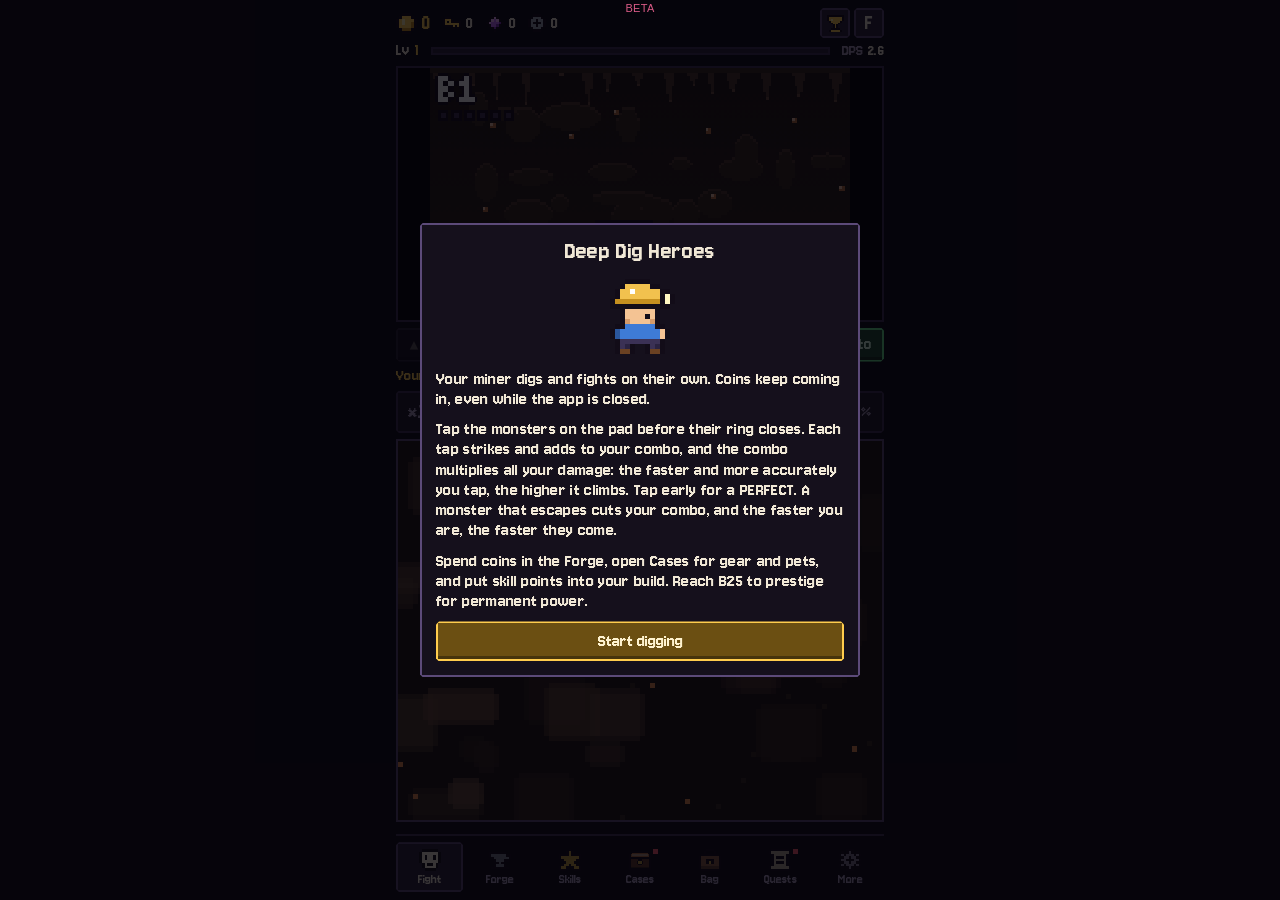
==== beta/index.html @ 47305714 "v1.11.4: combo bar stays on one line so the tap pad never moves Shield chip lights up without a coun" ====
<!doctype html>
<html lang="en">
<head>
<meta charset="utf-8">
<meta name="viewport" content="width=device-width,initial-scale=1,viewport-fit=cover,user-scalable=no">
<meta name="theme-color" content="#0d0a12">
<meta name="apple-mobile-web-app-capable" content="yes">
<meta name="mobile-web-app-capable" content="yes">
<meta name="apple-mobile-web-app-status-bar-style" content="black-translucent">
<meta name="apple-mobile-web-app-title" content="Dig BETA">
<meta name="description" content="Pixel-art mining idle game where tapping monsters powers your strikes. Works offline.">
<link rel="manifest" href="manifest.json">
<link rel="icon" type="image/png" sizes="192x192" href="icons/icon-192.png">
<link rel="apple-touch-icon" href="icons/apple-touch-icon.png">
<title>Deep Dig Heroes BETA</title>
<link rel="stylesheet" href="style.css?v=1.13.8-beta">
<script>
  // Safety net: if an update ever arrives half-loaded and the game can't start, offer a one-tap
  // repair instead of a black screen. It clears the offline copy only; the save is untouched.
  setTimeout(function () {
    if (window.DDH_BOOTED) return;
    var d = document.createElement('div');
    d.setAttribute('style', 'position:fixed;inset:auto 16px 40% 16px;z-index:99;padding:16px;background:#1b1426;border:2px solid #ffcc4d;color:#f2e9d8;font:18px sans-serif;text-align:center');
    d.innerHTML = '<p style="margin:0 0 10px">The game update did not finish loading.</p>' +
      '<button style="font:inherit;padding:10px 16px;background:#ffcc4d;color:#1b1426;border:0">Repair and reload</button>' +
      '<p style="margin:10px 0 0;font-size:14px;opacity:.75">Your progress is safe.</p>';
    d.querySelector('button').onclick = function () {
      var go = function () { location.reload(); };
      var clear = window.caches ? caches.keys().then(function (ks) { return Promise.all(ks.map(function (k) { return caches.delete(k); })); }) : Promise.resolve();
      clear.then(function () {
        return navigator.serviceWorker ? navigator.serviceWorker.getRegistrations().then(function (rs) { return Promise.all(rs.map(function (r) { return r.unregister(); })); }) : 0;
      }).then(go, go);
    };
    document.body.appendChild(d);
  }, 6000);
</script>
</head>
<body>
<div id="app">
  <header id="hud">
    <div class="hud-top">
      <div class="hud-row">
        <div class="res coins"><img class="ic" data-icon="coin" alt="Coins"><b id="hCoins">0</b></div>
        <div class="res"><img class="ic" data-icon="key" alt="Keys"><b id="hKeys">0</b></div>
        <div class="res"><img class="ic" data-icon="core" alt="Cores"><b id="hCores">0</b></div>
        <div class="res"><img class="ic" data-icon="scrap" alt="Scrap"><b id="hScrap">0</b></div>
      </div>
      <span class="hudbtns">
        <button id="lbBtn" class="hudbtn" data-lb="open" aria-label="Leaderboard"><img class="ic" data-icon="trophy" alt=""></button>
        <button id="fbBtn" class="hudbtn" data-fb="open" aria-label="Feedback"><span>F</span><i class="dot"></i></button>
      </span>
    </div>
    <div class="hud-row">
      <span class="lvl">Lv <b id="hLvl">1</b></span>
      <div class="xpbar" title="XP to next level"><i id="hXp"></i></div>
      <span class="dps">DPS <b id="hDps">0</b></span>
    </div>
  </header>

  <div id="stage">
    <canvas id="cv" width="320" height="192" aria-label="Your miner fighting in the mine"></canvas>
  </div>

  <div id="floorbar">
    <button id="fUp" class="fbtn" aria-label="Go up one floor">▲</button>
    <div class="finfo"><b id="fName">B1</b><span id="fBiome">Topsoil</span></div>
    <button id="fDown" class="fbtn" aria-label="Go down one floor">▼</button>
    <button id="fAuto" class="chip on" aria-pressed="true">Auto</button>
    <button id="fFight" class="chip hot" hidden>Fight<span class="xs-hide"> boss</span></button>
    <button id="fBoss" class="chip hot" hidden>Retry<span class="xs-hide"> boss</span></button>
    <button id="fPrestige" class="chip glow" hidden>Prestige</button>
  </div>

  <main id="panel">
    <section id="tab-fight" class="tab">
      <div id="ticker" class="ticker" aria-live="polite"></div>
      <div id="combocard" class="card mathcard">
        <div class="mathmeta">
          <span id="cMult" class="mult zero">×1.00</span>
          <div class="streakbar" title="Combo"><i id="cFill"></i></div>
          <span id="cStreak" class="num">0/20</span>
          <span id="cShield" class="shield" hidden></span>
          <span id="cFresh" class="shield fresh" hidden></span>
          <span id="cRush" class="shield rush" hidden></span>
          <span id="cPace" class="num pace" title="Tap pad pace: it adjusts to you">Pace 0%</span>
        </div>
      </div>
      <div id="tappad" class="tappad" aria-label="Tap the monsters before their ring closes"></div>
      <div id="arena" class="arena"></div>
    </section>
    <section id="tab-forge" class="tab" hidden></section>
    <section id="tab-skills" class="tab" hidden></section>
    <section id="tab-cases" class="tab" hidden></section>
    <section id="tab-bag" class="tab" hidden></section>
    <section id="tab-quests" class="tab" hidden></section>
    <section id="tab-more" class="tab" hidden></section>
  </main>

  <nav id="tabs" aria-label="Game sections">
    <button data-tab="fight" class="on"><img data-icon="skull" alt=""><span>Fight</span><i class="dot"></i></button>
    <button data-tab="forge"><img data-icon="anvil" alt=""><span>Forge</span><i class="dot"></i></button>
    <button data-tab="skills"><img data-icon="star" alt=""><span>Skills</span><i class="dot"></i></button>
    <button data-tab="cases"><img data-icon="chest" alt=""><span>Cases</span><i class="dot"></i></button>
    <button data-tab="bag"><img data-icon="bag" alt=""><span>Bag</span><i class="dot"></i></button>
    <button data-tab="quests"><img data-icon="scroll" alt=""><span>Quests</span><i class="dot"></i></button>
    <button data-tab="more"><img data-icon="cog" alt=""><span>More</span><i class="dot"></i></button>
  </nav>
</div>

<div id="toasts" aria-live="polite"></div>
<div id="modal" hidden><div class="sheet" role="dialog" aria-modal="true"></div></div>

<script src="js/version.js?v=1.13.8-beta"></script>
<script src="js/beta.js?v=1.13.8-beta"></script>
<script src="js/util.js?v=1.13.8-beta"></script>
<script src="js/data.js?v=1.13.8-beta"></script>
<script src="js/sprites.js?v=1.13.8-beta"></script>
<script src="js/engine.js?v=1.13.8-beta"></script>
<script src="js/backup.js?v=1.13.8-beta"></script>
<script src="js/audio.js?v=1.13.8-beta"></script>
<script src="js/render.js?v=1.13.8-beta"></script>
<script src="js/ui.js?v=1.13.8-beta"></script>
<script src="js/minigames.js?v=1.13.8-beta"></script>
<script src="js/feedback.js?v=1.13.8-beta"></script>
<script src="js/leaderboard.js?v=1.13.8-beta"></script>
<script src="js/telemetry.js?v=1.13.8-beta"></script>
<script src="js/tappad.js?v=1.13.8-beta"></script>
<script src="js/main.js?v=1.13.8-beta"></script>
</body>
</html>
---- beta/style.css ----
/* Jersey 10: SIL Open Font License 1.1, see fonts/OFL.txt */
@font-face {
  font-family: "Jersey 10";
  src: url("fonts/Jersey10-latin.woff2") format("woff2");
  font-display: swap;
  size-adjust: 128%;
}

:root {
  /* Layout: one phone-height column. HUD, pixel stage, floor bar, active panel, tab bar. */
  --ink: #0d0a12;
  --bg: #15101c;
  --panel: #1e1828;
  --raise: #2a2138;
  --line: #3e3152;
  --line-hi: #5c4a79;
  --fg: #f1e8d6;
  --dim: #a99cbb;
  --gold: #ffcc4d;
  --gold-deep: #6b4f12;
  --good: #63e28a;
  --bad: #ff5d6c;
  --info: #62c9ff;
  --r0: #a7adbb;
  --r1: #4aa8ff;
  --r2: #b76dff;
  --r3: #ffb52e;
  --r4: #ff4d6d;
  --r5: #2ff0c4;
  --r6: #fff4a8;
  --r7: #7fd4ff;
  --r8: #ff6bd6;
  --r9: #9b6bff;
  --r10: #ffffff;
  --g7: #7fd4ff, #ffffff, #b8a6ff, #7fd4ff;
  --g8: #ff6bd6, #7f6bff, #3be8ff, #ff6bd6;
  --g9: #ffd27a, #9b6bff, #5a2fa0, #ffd27a;
  --g10: #ff4d4d, #ffb84d, #fff34d, #4dff88, #4dd2ff, #a64dff, #ff4dd2, #ff4d4d;
  --brawler: #ff6b5a;
  --tycoon: #ffcc4d;
  --gambler: #b76dff;
  --font: "Jersey 10", ui-monospace, "SFMono-Regular", Menlo, Consolas, monospace;
  --notch: polygon(3px 0, calc(100% - 3px) 0, 100% 3px, 100% calc(100% - 3px), calc(100% - 3px) 100%, 3px 100%, 0 calc(100% - 3px), 0 3px);
  color-scheme: dark;
  padding-top: env(safe-area-inset-top, 0px);
  padding-bottom: env(safe-area-inset-bottom, 0px);
  box-sizing: border-box;
  height: 100%;
  background: var(--ink);
}

*, *::before, *::after { box-sizing: border-box; }
[hidden] { display: none !important; }

body {
  font-synthesis: none;
  letter-spacing: .02em;
  height: 100%;
  margin: 0;
  background: var(--ink);
  color: var(--fg);
  font: 16px/1.25 var(--font);
  overflow: hidden;
  overscroll-behavior: none;
  -webkit-user-select: none;
  user-select: none;
  -webkit-tap-highlight-color: transparent;
  touch-action: manipulation;
  -webkit-text-size-adjust: 100%;
}

button { font: inherit; color: inherit; }
img.ic { image-rendering: pixelated; image-rendering: crisp-edges; width: 18px; height: auto; flex: none; }
.num { font-variant-numeric: tabular-nums; }

#app {
  height: 100%;
  max-width: 520px;
  margin: 0 auto;
  padding-inline: 16px;
  padding-block: 8px 0;
  display: flex;
  flex-direction: column;
  gap: 6px;
}

/* ---------- HUD ---------- */
#hud { display: flex; flex-direction: column; gap: 4px; flex: none; }
.hud-row { display: flex; flex-wrap: wrap; align-items: center; gap: 2px 12px; min-width: 0; }
.hud-top { display: flex; align-items: center; gap: 8px; min-width: 0; }
/* Narrow phones: tighter counters so they stay on one line next to the two buttons. */
@media (max-width: 400px) {
  .hud-top > .hud-row { gap: 2px 8px; }
  .hud-top .res { gap: 3px; font-size: 14px; }
  .hud-top .res.coins b { font-size: 16px; }
  .hud-top { gap: 6px; }
}
.hud-top > .hud-row { flex: 1 1 auto; }
.res { display: flex; align-items: center; gap: 5px; font-size: 15px; white-space: nowrap; }
.res b { font-weight: 700; font-variant-numeric: tabular-nums; }
.res.coins b { color: var(--gold); font-size: 18px; }
.res.coins img.ic { width: 21px; }
.hud-row .spacer { flex: 1; }
.lvl { font-size: 14px; color: var(--fg); white-space: nowrap; }
.lvl b { color: var(--gold); }
.xpbar { flex: 1; height: 8px; background: var(--raise); border: 2px solid var(--line); position: relative; min-width: 40px; }
.xpbar i { position: absolute; inset: 0 auto 0 0; width: 0; background: linear-gradient(#ffe48a, var(--gold)); }
.dps { font-size: 13px; color: var(--dim); white-space: nowrap; }
.dps b { color: var(--fg); font-variant-numeric: tabular-nums; }
.sp-pill { font-size: 12px; background: var(--brawler); color: #1a0d0b; padding: 1px 5px; font-weight: 700; }

/* ---------- Stage ---------- */
#stage {
  flex: none;
  display: flex;
  justify-content: center;
  background: #000;
  border: 2px solid var(--line);
  position: relative;
}
#cv {
  display: block;
  height: min(calc((100vw - 36px) * 0.6), 28svh, 300px);
  max-height: 300px;
  aspect-ratio: 160 / 96;
  max-width: 100%;
  image-rendering: pixelated;
  touch-action: manipulation;
}
@supports not (height: 1svh) {
  #cv { height: min(calc((100vw - 36px) * 0.6), 28vh, 300px); }
}

/* ---------- Floor bar ---------- */
#floorbar { display: flex; flex-wrap: wrap; align-items: center; gap: 6px; flex: none; min-width: 0; }
.fbtn {
  width: 36px; height: 34px; padding: 0;
  background: var(--raise); border: 2px solid var(--line-hi);
  box-shadow: inset 0 -3px 0 rgba(0,0,0,.35);
  clip-path: var(--notch);
  font-size: 14px; line-height: 1;
}
.fbtn:disabled { opacity: .35; }
/* The label keeps a readable minimum; narrow phones get compact buttons, and as a last resort a chip wraps. */
.finfo { display: flex; flex-direction: column; min-width: 64px; flex: 1; line-height: 1.05; }
#fPrestige { margin-left: auto; }
@media (max-width: 359px) {
  .fbtn { width: 30px; }
  .chip { padding: 0 7px; font-size: 13px; }
  .xs-hide { display: none; }
}
.finfo b { font-size: 17px; white-space: nowrap; overflow: hidden; text-overflow: ellipsis; }
.finfo span { font-size: 12px; color: var(--dim); white-space: nowrap; overflow: hidden; text-overflow: ellipsis; }
.chip {
  height: 34px; padding: 0 10px;
  background: var(--raise); border: 2px solid var(--line-hi);
  box-shadow: inset 0 -3px 0 rgba(0,0,0,.35);
  clip-path: var(--notch);
  font-size: 14px; white-space: nowrap;
}
.chip.on { background: #1f4a2e; border-color: var(--good); color: #d9ffe5; }
.chip.hot { background: #4a1720; border-color: var(--bad); color: #ffe0e3; animation: pulse 1.2s steps(2) infinite; }
.chip.glow { background: #3b1d5c; border-color: var(--gambler); color: #f3e3ff; animation: pulse 1.2s steps(2) infinite; }
@keyframes pulse { 50% { filter: brightness(1.35); } }

/* ---------- Panel ---------- */
#panel { flex: 1; min-height: 0; overflow-y: auto; overflow-x: hidden; -webkit-overflow-scrolling: touch; padding-bottom: 6px; }
.tab { display: flex; flex-direction: column; gap: 8px; min-height: 100%; }
.card {
  background: var(--panel);
  border: 2px solid var(--line);
  clip-path: var(--notch);
  padding: 10px;
}
.card h3, .h3 { margin: 0 0 6px; font-size: 15px; font-weight: 700; letter-spacing: .04em; text-transform: uppercase; color: var(--dim); }
.muted { color: var(--dim); }
.small { font-size: 13px; }
.row { display: flex; align-items: center; gap: 8px; min-width: 0; }
.row > .grow { flex: 1; min-width: 0; }
.seg { display: grid; grid-auto-flow: column; grid-auto-columns: 1fr; gap: 4px; }
.seg button {
  min-height: 36px; padding: 4px 6px;
  background: var(--raise); border: 2px solid var(--line);
  clip-path: var(--notch); font-size: 14px;
}
.seg button.on { background: #3a2d52; border-color: var(--line-hi); color: #fff; }

.btn {
  min-height: 40px; padding: 6px 12px;
  background: var(--raise); border: 2px solid var(--line-hi);
  box-shadow: inset 0 -3px 0 rgba(0,0,0,.35);
  clip-path: var(--notch);
  cursor: pointer; font-size: 15px; white-space: nowrap;
  display: inline-flex; align-items: center; justify-content: center; gap: 6px;
}
.btn:active:not(:disabled) { transform: translateY(1px); box-shadow: inset 0 -1px 0 rgba(0,0,0,.35); }
.btn:disabled { opacity: .42; cursor: default; }
.btn.gold { background: var(--gold-deep); border-color: var(--gold); color: #fff3cf; }
.btn.good { background: #1f4a2e; border-color: var(--good); color: #e2ffe9; }
.btn.bad { background: #4a1720; border-color: var(--bad); color: #ffe0e3; }
.btn.purple { background: #3b1d5c; border-color: var(--gambler); color: #f3e3ff; }
.btn.small { min-height: 36px; padding: 3px 8px; font-size: 13px; }
.btn.wide { width: 100%; }
button:focus-visible { outline: 2px solid var(--info); outline-offset: 1px; }

.bar { height: 8px; background: var(--raise); border: 2px solid var(--line); position: relative; }
.bar i { position: absolute; inset: 0 auto 0 0; background: var(--good); }

/* ---------- Fight ---------- */
#tab-fight { gap: 6px; }
.ticker { font-size: 13px; color: var(--dim); min-height: 17px; white-space: nowrap; overflow: hidden; text-overflow: ellipsis; }
.ticker.good { color: var(--good); }
.ticker.bad { color: var(--bad); }
.ticker.gold { color: var(--gold); }
.mathcard { padding: 8px 10px; display: flex; flex-direction: column; gap: 6px; transition: background .15s; }
@keyframes shakeX { 25% { transform: translateX(-4px); } 75% { transform: translateX(4px); } }
@keyframes blink { 50% { opacity: 0; } }
.mathmeta { display: flex; align-items: center; gap: 8px; font-size: 13px; color: var(--dim); }
.mult { font-size: 18px; font-weight: 700; color: var(--gold); min-width: 3.6em; font-variant-numeric: tabular-nums; }
.mult.zero { color: var(--dim); }
.streakbar { flex: 1; height: 8px; background: var(--raise); border: 2px solid var(--line); position: relative; min-width: 30px; }
.streakbar i { position: absolute; inset: 0 auto 0 0; background: linear-gradient(90deg, var(--gold), var(--bad)); }
.streakbar i.fading { animation: blink .6s steps(2) infinite; }
.timer { height: 4px; background: var(--raise); position: relative; }
.timer i { position: absolute; inset: 0 auto 0 0; background: var(--good); }
.timer i.slow { background: var(--info); }
.timer i.late { background: var(--line-hi); }
.skip { min-height: 28px; padding: 2px 8px; font-size: 13px; background: transparent; border: 2px solid var(--line); clip-path: var(--notch); color: var(--dim); }

/* ---------- Lists ---------- */
.list { display: flex; flex-direction: column; gap: 6px; }
.item {
  display: grid; grid-template-columns: 40px 1fr auto; gap: 10px; align-items: center;
  background: var(--panel); border: 2px solid var(--line); clip-path: var(--notch);
  padding: 8px; min-width: 0;
}
.item .ico { width: 40px; height: 40px; display: grid; place-items: center; background: var(--ink); border: 2px solid var(--line); }
.item .ico img { width: 28px; image-rendering: pixelated; }
.item .txt { min-width: 0; }
.item .name { font-weight: 700; font-size: 15px; }
.item .name small { font-weight: 400; color: var(--dim); font-size: 13px; }
.item .desc { font-size: 13px; color: var(--dim); }
.item.locked { opacity: .5; }
.item .buy { min-width: 92px; flex-direction: column; gap: 0; line-height: 1.1; padding: 4px 8px; }
.item .buy small { font-size: 11px; opacity: .85; }
.cost { display: inline-flex; align-items: center; gap: 4px; font-variant-numeric: tabular-nums; }
.cost img { width: 14px; image-rendering: pixelated; }

/* ---------- Skills ---------- */
.branchhead { display: flex; flex-direction: column; gap: 2px; }
.tiers { display: flex; flex-direction: column; gap: 8px; }
.tierlabel { font-size: 12px; color: var(--dim); text-transform: uppercase; letter-spacing: .05em; }
.nodes { display: grid; grid-template-columns: 1fr 1fr; gap: 6px; }
.nodes.one { grid-template-columns: 1fr; }
.node {
  text-align: left; padding: 8px; min-height: 64px;
  background: var(--panel); border: 2px solid var(--line); clip-path: var(--notch);
  display: flex; flex-direction: column; gap: 4px; justify-content: space-between;
}
.node .nn { font-weight: 700; font-size: 14px; }
.node .pips { display: flex; gap: 3px; }
.node .pips i { width: 8px; height: 8px; background: var(--raise); border: 1px solid var(--line-hi); }
.node .pips i.on { background: var(--branch, var(--gold)); border-color: var(--branch, var(--gold)); }
.node.can { border-color: var(--branch, var(--gold)); }
.node.locked { opacity: .45; }
.node.maxed { background: #241d31; }
.node .nd { font-size: 12px; line-height: 1.2; color: var(--dim); }
.node.sel { box-shadow: inset 0 0 0 2px var(--fg); }
.nodeinfo { min-height: 54px; font-size: 14px; }

/* ---------- Cases ---------- */
.casecard { display: grid; grid-template-columns: 56px 1fr; gap: 10px; align-items: center; }
.casecard .chest { width: 56px; height: 48px; display: grid; place-items: center; background: var(--ink); border: 2px solid var(--line); }
.casecard .chest img { width: 42px; image-rendering: pixelated; }
.casebtns { display: flex; flex-wrap: wrap; gap: 6px; margin-top: 6px; }
.casebtns .btn { flex: 1 1 auto; min-width: 0; }
.odds { display: flex; flex-wrap: wrap; gap: 4px 10px; font-size: 13px; }
.odds span { white-space: nowrap; }
.pity { display: grid; grid-template-columns: 1fr 1fr; gap: 8px; font-size: 13px; }

/* ---------- Reel ---------- */
.reelwrap { position: relative; overflow: hidden; height: 112px; background: var(--ink); border: 2px solid var(--line-hi); }
.reel { position: absolute; left: 0; top: 10px; display: flex; gap: 4px; will-change: transform; }
.tile {
  width: 76px; height: 88px; flex: none;
  display: flex; flex-direction: column; align-items: center; justify-content: center; gap: 4px;
  background: var(--panel);
  background: linear-gradient(180deg, color-mix(in srgb, var(--rc) 22%, var(--panel)), var(--panel) 70%);
  border: 2px solid var(--line);
  border: 2px solid color-mix(in srgb, var(--rc) 55%, var(--line));
  border-bottom: 5px solid var(--rc);
  position: relative;
}
.tile img { width: 44px; image-rendering: pixelated; }
.tile small { font-size: 11px; color: var(--dim); }
.tile.win { animation: winpop .5s steps(4) 1 forwards; box-shadow: 0 0 0 3px var(--rc), 0 0 24px var(--rc); z-index: 2; }
@keyframes winpop { 50% { transform: scale(1.12); } 100% { transform: scale(1.06); } }
.marker { position: absolute; top: 0; bottom: 0; left: 50%; width: 2px; margin-left: -1px; background: var(--gold); z-index: 3; box-shadow: 0 0 6px var(--gold); }
.marker::before, .marker::after { content: ""; position: absolute; left: -5px; border: 6px solid transparent; }
.marker::before { top: 0; border-top-color: var(--gold); }
.marker::after { bottom: 0; border-bottom-color: var(--gold); }
.result { display: flex; flex-direction: column; gap: 8px; align-items: stretch; }
.result .rname { font-size: 20px; font-weight: 700; text-align: center; }
.result .rsub { text-align: center; font-size: 13px; color: var(--dim); }
.statline { display: flex; justify-content: space-between; gap: 10px; font-size: 14px; }
.grid10 { display: grid; grid-template-columns: repeat(5, 1fr); gap: 6px; }
.grid10 .tile { width: auto; height: 76px; }
.grid10 .tile img { width: 34px; }
.grid10 .tile.hide { visibility: hidden; }

/* ---------- Bag ---------- */
.eqrow { display: grid; grid-template-columns: repeat(3, 1fr); gap: 6px; }
.eqslot {
  display: flex; flex-direction: column; align-items: center; gap: 3px; padding: 8px 4px; min-height: 96px;
  background: var(--panel); border: 2px solid var(--line); clip-path: var(--notch);
  border-bottom: 4px solid var(--rc, var(--line));
  text-align: center; font-size: 12px;
}
.eqslot img { width: 36px; image-rendering: pixelated; }
.eqslot .sn { font-size: 12px; color: var(--dim); }
.eqslot .sv { font-size: 13px; color: var(--fg); }
.baggrid { display: grid; grid-template-columns: repeat(auto-fill, minmax(58px, 1fr)); gap: 6px; }
.bagtile {
  position: relative; aspect-ratio: 1; max-width: 100%; padding: 0;
  display: grid; place-items: center;
  background: var(--panel);
  background: linear-gradient(180deg, color-mix(in srgb, var(--rc) 18%, var(--panel)), var(--panel));
  border: 2px solid var(--rc);
  border: 2px solid color-mix(in srgb, var(--rc) 60%, var(--line));
  border-bottom: 4px solid var(--rc);
}
.bagtile img { width: 30px; image-rendering: pixelated; }
.bagtile .lv { position: absolute; right: 2px; top: 1px; font-size: 11px; color: var(--fg); }
.bagtile .tr { position: absolute; left: 3px; top: 1px; font-size: 11px; color: var(--dim); }
.bagtile .new { position: absolute; right: -2px; bottom: 2px; font-size: 10px; background: var(--bad); color: #fff; padding: 0 3px; }
.petgrid { display: flex; flex-direction: column; gap: 6px; }
.petrow { display: grid; grid-template-columns: 44px 1fr; gap: 10px; align-items: start; }
.petrow .pic { width: 44px; height: 44px; display: grid; place-items: center; background: var(--ink); border: 2px solid var(--line); }
.petrow .pic img { width: 32px; image-rendering: pixelated; }
.chips { display: flex; flex-wrap: wrap; gap: 4px; margin-top: 4px; }
.pchip {
  min-height: 34px; padding: 2px 8px; font-size: 13px;
  background: var(--raise); background: color-mix(in srgb, var(--rc) 20%, var(--raise)); border: 2px solid var(--rc); clip-path: var(--notch);
}
.pchip.eq { box-shadow: inset 0 0 0 2px var(--fg); }
.petslots { display: grid; grid-template-columns: repeat(4, 1fr); gap: 6px; }
.petslot {
  aspect-ratio: 1; display: grid; place-items: center; position: relative;
  background: var(--panel); border: 2px dashed var(--line); padding: 0;
}
.petslot.full { border-style: solid; border-color: var(--rc); background: var(--panel); background: color-mix(in srgb, var(--rc) 15%, var(--panel)); }
.petslot img { width: 36px; image-rendering: pixelated; }
.petslot.lockedslot { opacity: .35; }
.petslot small { position: absolute; bottom: 2px; font-size: 10px; color: var(--dim); }
.index { display: grid; grid-template-columns: repeat(11, 1fr); gap: 2px; margin-bottom: 3px; }
.index div { aspect-ratio: 1; display: grid; place-items: center; background: var(--ink); border: 2px solid var(--line); border-bottom: 3px solid var(--rc); }
.index div.got { background: var(--raise); background: color-mix(in srgb, var(--rc) 15%, var(--panel)); }
.index img { width: 70%; image-rendering: pixelated; }

/* ---------- Quests ---------- */
.days { display: grid; grid-template-columns: repeat(7, 1fr); gap: 4px; }
.day { display: flex; flex-direction: column; align-items: center; gap: 2px; padding: 6px 2px; background: var(--ink); border: 2px solid var(--line); font-size: 10px; text-align: center; min-height: 64px; }
.day b { font-size: 12px; }
.day img { width: 18px; image-rendering: pixelated; }
.day.done { opacity: .45; }
.day.today { border-color: var(--gold); background: #2c2210; }
.quest { display: grid; grid-template-columns: 1fr auto; gap: 8px; align-items: center; }
.quest .bar { margin-top: 4px; }
.ach { display: grid; grid-template-columns: 1fr auto; gap: 8px; align-items: center; padding: 8px; background: var(--panel); border: 2px solid var(--line); clip-path: var(--notch); }
.ach.ready { border-color: var(--gold); }
.ach.claimed { opacity: .5; }
.ach .an { font-weight: 700; font-size: 14px; }
.ach .ad { font-size: 12px; color: var(--dim); }

/* ---------- More ---------- */
.stats { display: grid; grid-template-columns: 1fr auto; gap: 4px 10px; font-size: 14px; }
.stats span:nth-child(even) { text-align: right; font-variant-numeric: tabular-nums; }
.setting { display: grid; grid-template-columns: 1fr auto; gap: 8px; align-items: center; padding: 6px 0; border-bottom: 1px solid var(--line); font-size: 14px; }
.setting:last-child { border-bottom: 0; }
.setting .seg { grid-auto-columns: minmax(44px, auto); }
.toggle { min-width: 64px; min-height: 34px; background: var(--raise); border: 2px solid var(--line); clip-path: var(--notch); font-size: 13px; }
.toggle.on { background: #1f4a2e; border-color: var(--good); }
textarea {
  width: 100%; min-height: 84px; resize: vertical;
  background: var(--ink); color: var(--fg); border: 2px solid var(--line);
  font: 12px/1.3 ui-monospace, Menlo, Consolas, monospace; padding: 6px;
  -webkit-user-select: text; user-select: text;
}
input[type="text"] {
  width: 100%; min-height: 38px; background: var(--ink); color: var(--fg); border: 2px solid var(--line);
  font: inherit; padding: 4px 8px; -webkit-user-select: text; user-select: text;
}
.prestige-card { border-color: var(--gambler); background: #1f1530; }
.prestige-card .big { font-size: 26px; font-weight: 700; color: var(--gambler); }

/* ---------- Tabs ---------- */
#tabs {
  flex: none; display: grid; grid-template-columns: repeat(7, 1fr); gap: 3px;
  padding-block: 6px 8px; border-top: 2px solid var(--line); background: var(--ink);
}
#tabs button {
  position: relative; display: flex; flex-direction: column; align-items: center; gap: 2px;
  padding: 5px 0 3px; min-height: 48px; background: transparent; border: 2px solid transparent;
  clip-path: var(--notch); color: var(--dim); font-size: 11px;
}
#tabs button img { width: 22px; height: 22px; object-fit: contain; image-rendering: pixelated; opacity: .75; }
#tabs button.on { background: var(--raise); border-color: var(--line-hi); color: var(--fg); }
#tabs button.on img { opacity: 1; }
#tabs .dot { position: absolute; top: 3px; right: 18%; width: 9px; height: 9px; background: var(--bad); border: 2px solid var(--ink); display: none; }
#tabs .dot.show { display: block; animation: pulse 1s steps(2) infinite; }

/* ---------- Modal and toasts ---------- */
#modal { position: fixed; inset: 0; z-index: 50; display: grid; place-items: center; padding: 16px; background: rgba(5, 3, 9, .78); }
#modal .sheet {
  position: relative;
  width: min(100%, 440px); max-height: calc(100% - 16px); overflow-y: auto;
  background: var(--bg); border: 2px solid var(--line-hi); clip-path: var(--notch);
  padding: 14px; display: flex; flex-direction: column; gap: 10px;
}
#modal h2 { margin: 0; font-size: 20px; text-align: center; text-wrap: balance; }
#modal p { margin: 0; font-size: 15px; line-height: 1.35; }
.mbtns { display: flex; flex-wrap: wrap; gap: 8px; }
.mbtns .btn { flex: 1 1 120px; }
.kv { display: grid; grid-template-columns: 1fr auto; gap: 4px 12px; font-size: 15px; }
.kv span:nth-child(even) { text-align: right; font-variant-numeric: tabular-nums; }
.big-gain { font-size: 28px; font-weight: 700; color: var(--gold); text-align: center; }
#toasts { position: fixed; left: 50%; top: calc(env(safe-area-inset-top, 0px) + 8px); transform: translateX(-50%); z-index: 60; display: flex; flex-direction: column; gap: 6px; width: min(92vw, 420px); pointer-events: none; }
.toast {
  background: var(--bg); border: 2px solid var(--line-hi); clip-path: var(--notch);
  padding: 8px 12px; font-size: 14px; display: flex; gap: 8px; align-items: center;
  animation: toastIn .18s steps(3);
}
.toast img { width: 20px; image-rendering: pixelated; }
.toast.gold { border-color: var(--gold); }
.toast.good { border-color: var(--good); }
.toast.bad { border-color: var(--bad); }
.toast.purple { border-color: var(--gambler); }
@keyframes toastIn { from { transform: translateY(-8px); opacity: 0; } }

.rc0 { --rc: var(--r0); } .rc1 { --rc: var(--r1); } .rc2 { --rc: var(--r2); } .rc3 { --rc: var(--r3); } .rc4 { --rc: var(--r4); }
.rc5 { --rc: var(--r5); } .rc6 { --rc: var(--r6); } .rc7 { --rc: var(--r7); } .rc8 { --rc: var(--r8); } .rc9 { --rc: var(--r9); } .rc10 { --rc: var(--r10); }
.tc0 { color: var(--r0); } .tc1 { color: var(--r1); } .tc2 { color: var(--r2); } .tc3 { color: var(--r3); } .tc4 { color: var(--r4); }
.tc5 { color: var(--r5); } .tc6 { color: var(--r6); } .tc7 { color: var(--r7); } .tc8 { color: var(--r8); } .tc9 { color: var(--r9); } .tc10 { color: var(--r10); }

/* Rarity effects grow with the tier: Mythic+ items glow, Exotic+ pulse, Celestial+ get a moving
   multi-color background and name, Singularity cycles through the whole rainbow. */
:is(.tile, .bagtile, .index div, .pchip, .ptile):is(.rc4, .rc5, .rc6, .rc7, .rc8, .rc9, .rc10) img { filter: drop-shadow(0 0 3px var(--rc)); }
:is(.tile, .bagtile, .index div.got, .pchip, .ptile):is(.rc5, .rc6, .rc7, .rc8, .rc9, .rc10) { box-shadow: 0 0 10px -2px var(--rc), inset 0 0 12px -6px var(--rc); }
:is(.tile, .bagtile, .index div, .ptile):is(.rc5, .rc6, .rc7, .rc8, .rc9, .rc10) img { animation: rarityPulse 1.6s ease-in-out infinite; }
.rc7 { --grad: var(--g7); } .rc8 { --grad: var(--g8); } .rc9 { --grad: var(--g9); } .rc10 { --grad: var(--g10); }
:is(.tile, .bagtile, .index div.got, .ptile):is(.rc7, .rc8, .rc9, .rc10) {
  background: linear-gradient(120deg, var(--grad));
  background-size: 300% 300%;
  animation: rarityShift 4s linear infinite;
  border-color: var(--rc);
}
:is(.tile, .bagtile, .index div.got, .ptile):is(.rc7, .rc8, .rc9, .rc10)::before {
  content: ''; position: absolute; inset: 0; background: rgba(13, 9, 20, .62); pointer-events: none;
}
:is(.tile, .bagtile, .index div.got, .ptile):is(.rc7, .rc8, .rc9, .rc10) > :is(img, small) { position: relative; }
:is(.tile, .bagtile) > :is(.odds-tag, .wear-tag, .lv, .tr, .new) { z-index: 1; }
.rc10:is(.tile, .bagtile, .index div.got, .ptile) img { animation: rarityPulse 1.6s ease-in-out infinite, rainbowSpin 3s linear infinite; }
.tc7, .tc8, .tc9, .tc10 {
  background: linear-gradient(90deg, var(--grad));
  background-size: 300% 100%;
  -webkit-background-clip: text; background-clip: text; color: transparent;
  animation: rarityShift 3s linear infinite;
}
.tc7 { --grad: var(--g7); } .tc8 { --grad: var(--g8); } .tc9 { --grad: var(--g9); } .tc10 { --grad: var(--g10); }
.tc5, .tc6 { text-shadow: 0 0 6px var(--r5); }
.tc6 { text-shadow: 0 0 8px #fff4a8; }
@keyframes rarityPulse { 50% { filter: drop-shadow(0 0 6px var(--rc)) brightness(1.25); } }
@keyframes rarityShift { from { background-position: 0% 50%; } to { background-position: 300% 50%; } }
@keyframes rainbowSpin { to { filter: drop-shadow(0 0 5px #fff) hue-rotate(360deg); } }
.tile.tile.win { box-shadow: 0 0 0 3px var(--rc), 0 0 24px var(--rc); }
.tile.win:is(.rc7, .rc8, .rc9, .rc10) { animation: winpop .5s steps(4) 1 forwards, rarityShift 4s linear infinite; }
.index div { position: relative; }
.odds-tag { font-size: 10px; line-height: 1; padding: 1px 3px; background: rgba(0, 0, 0, .45); color: var(--fg); white-space: nowrap; }
.tile .odds-tag { position: absolute; top: 2px; right: 2px; }
.tile .wear-tag { position: absolute; top: 2px; left: 2px; font-size: 10px; color: var(--dim); }

@media (prefers-reduced-motion: reduce) {
  *, *::before, *::after { animation-duration: .01ms !important; animation-iteration-count: 1 !important; transition: none !important; }
}
/* Keep the fight tab on screen on every common phone height. */
@media (max-height: 700px) {
  #cv { height: min(calc((100vw - 36px) * 0.6), 26svh, 300px); }
}
/* Short screens (iPhone SE, browsers with toolbars). */
@media (max-height: 640px) {
  #app { gap: 4px; }
  #cv { height: min(calc((100vw - 36px) * 0.6), 21svh, 300px); }
  .mathcard { padding: 6px 10px; gap: 4px; }
  #tabs { padding-block: 4px 6px; }
  #tabs button { min-height: 40px; }
}
@media (max-height: 580px) {
  #cv { height: min(calc((100vw - 36px) * 0.6), 18svh, 300px); }
  #tab-fight { gap: 4px; }
}
@supports not (height: 1svh) {
  @media (max-height: 700px) { #cv { height: min(calc((100vw - 36px) * 0.6), 26vh, 300px); } }
  @media (max-height: 640px) { #cv { height: min(calc((100vw - 36px) * 0.6), 21vh, 300px); } }
  @media (max-height: 580px) { #cv { height: min(calc((100vw - 36px) * 0.6), 18vh, 300px); } }
}
/* Phone held sideways in a browser: scene on the left, panel on the right, so the tap pad stays reachable. */
@media (orientation: landscape) and (max-height: 520px) {
  #app {
    display: grid; max-width: none; column-gap: 12px; row-gap: 4px;
    grid-template-columns: minmax(0, 1fr) minmax(0, 1fr);
    grid-template-rows: auto auto minmax(0, 1fr) auto;
    grid-template-areas: "hud panel" "stage panel" "floor panel" "tabs tabs";
  }
  #hud { grid-area: hud; }
  #stage { grid-area: stage; }
  #floorbar { grid-area: floor; align-self: start; }
  #panel { grid-area: panel; }
  #tabs { grid-area: tabs; padding-block: 2px 4px; }
  #tabs button { min-height: 36px; }
  #cv { height: min(calc((50vw - 36px) * 0.6), 36svh, 300px); }
}
@media (orientation: landscape) and (max-height: 360px) {
  #panel { padding-bottom: 0; }
  .tab { min-height: 0; }
  #tabs button { min-height: 32px; padding: 3px 0 2px; }
}

/* ---------- Mini-games ---------- */
.arena { display: none; }
#tab-fight.in-mg .arena { display: flex; flex-direction: column; gap: 6px; flex: 1 1 auto; min-height: 0; }
#tab-fight.in-mg #combocard, #tab-fight.in-mg #tappad, #tab-fight.in-mg #ticker { display: none !important; }
.mg-head { padding: 8px 10px; display: flex; flex-direction: column; gap: 4px; }
.mg-title { font-size: 17px; color: var(--gold); }
.mg-status { color: var(--dim); gap: 10px; }
.mg-heart { display: inline-block; width: 12px; height: 12px; margin-right: 3px; background: var(--raise); border: 2px solid var(--bad); }
.mg-heart.on { background: var(--bad); }
.mg-stage { flex: 1 1 auto; min-height: 170px; display: flex; flex-direction: column; justify-content: center; gap: 8px; touch-action: none; }
.mg-vein {
  flex: 1; min-height: 170px; border: 3px solid var(--line-hi); clip-path: var(--notch);
  font-size: 28px; font-weight: 700; color: var(--fg); touch-action: none;
  background: repeating-linear-gradient(135deg, #2a1f18 0 14px, #33261d 14px 28px);
}
.mg-vein.go { background: radial-gradient(circle, #fff2b0, #ffcc4d 45%, #c98e1a); color: #2a1a05; border-color: #fff2b0; }
.mg-vein.early { background: #4a1720; border-color: var(--bad); }
.mg-grid { display: grid; gap: 8px; width: 100%; max-width: 360px; margin: 0 auto; touch-action: none; }
.mg-grid.g3 { grid-template-columns: repeat(3, 1fr); }
.mg-grid.g5 { grid-template-columns: repeat(5, 1fr); gap: 5px; }
.mg-crystal { aspect-ratio: 1; max-height: var(--cmax, 64px); width: 100%; border: 3px solid var(--line-hi); clip-path: var(--notch); background: #1c2a3d; touch-action: none; transition: background .08s; }
.mg-crystal.c1 { background: #2a1d3d; } .mg-crystal.c2 { background: #1d3a30; }
.mg-crystal.lit { background: #7ff6ff; border-color: #ffffff; box-shadow: 0 0 18px #7ff6ff; }
.mg-ore { aspect-ratio: 1; width: 100%; border: 2px solid #c98e1a; clip-path: var(--notch); background: #6b4f12; color: #fff3cf; font-size: 20px; font-weight: 700; touch-action: none; }
.mg-grid.masked .mg-ore:not(.done) { color: transparent; }
.mg-ore.done { visibility: hidden; }
.mg-ore.bad { background: #4a1720; border-color: var(--bad); color: #fff; }
.mg-empty { aspect-ratio: 1; }
.mg-number { text-align: center; font-size: clamp(34px, 11vw, 52px); font-weight: 700; color: var(--gold); letter-spacing: .08em; min-height: 56px; }
.mg-number.typed { color: var(--fg); background: var(--ink); border: 2px solid var(--line-hi); }
.mg-pad { display: grid; grid-template-columns: repeat(3, 1fr); gap: 6px; }
.mg-pad button { min-height: var(--padh, 40px); font-size: 22px; font-weight: 700; background: var(--raise); border: 2px solid var(--line-hi); clip-path: var(--notch); touch-action: none; }
.mg-pad button.fn { color: var(--dim); }
.mg-result { text-align: center; display: flex; flex-direction: column; gap: 8px; }
.mg-keys { font-size: 20px; color: var(--gold); }
.wear-up { color: var(--good); }
.wear-down { color: var(--bad); }

/* Auto-roll and big pulls */
.autoopts { display: flex; flex-wrap: wrap; gap: 6px; margin: 6px 0; }
.autorecent { display: flex; gap: 4px; margin: 6px 0; overflow: hidden; }
.tile.mini { width: 58px; height: 66px; }
.tile.mini img { width: 28px; }
.tile.mini small { font-size: 9px; }
.tile.mini .odds-tag, .tile.mini .wear-tag { font-size: 8px; }
.foundtile { display: grid; place-items: center; padding: 8px 0; }
.pull-odds { text-align: center; font-size: 20px; margin: 2px 0; }
.rsub.record { color: var(--gold); text-align: center; }
.celebrate {
  position: fixed; inset: 0; z-index: 70; pointer-events: none;
  display: grid; place-content: center; text-align: center;
  background: radial-gradient(circle, color-mix(in srgb, var(--rc) 55%, transparent), transparent 70%);
  animation: celeFade var(--dur, 1.8s) ease-out forwards;
}
.cele-name { font-size: 54px; line-height: 1; letter-spacing: 2px; filter: drop-shadow(0 0 10px var(--rc)); animation: celePop .5s steps(5) 1; }
.cele-sub { color: #fff; font-size: 16px; text-shadow: 0 1px 0 #000; }
@keyframes celeFade { 0% { opacity: 0; } 8% { opacity: 1; } 70% { opacity: 1; } 100% { opacity: 0; } }
@keyframes celePop { 0% { transform: scale(.4); } 60% { transform: scale(1.2); } 100% { transform: scale(1); } }

/* Item lock: top-right of the item popup, and a small padlock on locked bag tiles. */
.lockbtn {
  position: absolute; top: 8px; right: 8px; z-index: 2;
  display: flex; flex-direction: column; align-items: center; gap: 2px;
  min-width: 48px; min-height: 48px; padding: 6px 4px;
  background: var(--raise); border: 2px solid var(--line-hi); color: var(--dim);
}
.lockbtn img { width: 21px; image-rendering: pixelated; }
.lockbtn small { font-size: 11px; }
.lockbtn.on { border-color: var(--gold); color: var(--gold); background: color-mix(in srgb, var(--gold) 15%, var(--raise)); }
.bagtile .lk { position: absolute; left: 2px; bottom: 2px; z-index: 1; line-height: 0; }
.bagtile .lk img { width: 11px; image-rendering: pixelated; }

.bagtools { display: flex; flex-wrap: wrap; gap: 6px; }
.bagtools .btn { flex: 1 1 auto; }

/* Tap pad */
.tappad {
  position: relative; flex: 1 1 auto; min-height: 170px; overflow: hidden; touch-action: none; user-select: none;
  background-color: var(--ink); background-size: 100% 100%; image-rendering: pixelated;
  border: 2px solid var(--line-hi);
}
.tapmon { position: absolute; transform: translate(-50%, -50%); display: grid; place-items: center; pointer-events: none; }
.tapmon::before { content: ''; position: absolute; inset: 0; border-radius: 50%; background: rgba(10, 6, 16, .45); border: 2px solid rgba(255, 255, 255, .55); }
.tapmon img { position: relative; width: 62%; image-rendering: pixelated; animation: tapIn .12s steps(3) 1; }
.tapring { position: absolute; inset: -2px; border-radius: 50%; border: 3px solid var(--gold); box-shadow: 0 0 8px var(--gold); }
.tapring.late { border-color: var(--bad); box-shadow: 0 0 8px var(--bad); }
.tapmon.hit { animation: tapHitFx .26s ease-out forwards; }
.tapmon.hit .tapring { display: none; }
.tapmon.miss { animation: tapMissFx .26s ease-in forwards; }
.tapfloat { position: absolute; transform: translate(-50%, -100%); font-size: 16px; pointer-events: none; animation: tapFloatUp .65s ease-out forwards; text-shadow: 0 1px 0 #000; }
.tapfloat.good { color: #fff; }
.tapfloat.perfect { color: var(--gold); font-size: 18px; }
.tapfloat.miss { color: var(--bad); }
.tapfloat.dust { color: var(--dim); font-size: 22px; }
@keyframes tapIn { from { transform: scale(.3); } }
@keyframes tapHitFx { to { transform: translate(-50%, -50%) scale(1.5); opacity: 0; filter: brightness(2.5); } }
@keyframes tapMissFx { to { transform: translate(-50%, -50%) scale(.6); opacity: 0; filter: grayscale(1) sepia(1) hue-rotate(-50deg) saturate(4); } }
@keyframes tapFloatUp { to { transform: translate(-50%, -190%); opacity: 0; } }
.mathmeta .pace { color: var(--dim); min-width: 72px; text-align: right; }
.mathmeta .shield { font-size: 13px; color: var(--info); white-space: nowrap; }
.mathmeta .shield.on { color: #fff; background: color-mix(in srgb, var(--info) 55%, transparent); padding: 0 4px; }
.tapfloat.safe { color: #fff; font-size: 18px; text-shadow: 0 0 6px var(--info), 0 1px 0 #000; }
#tappad.shielded { box-shadow: inset 0 0 0 3px var(--info), inset 0 0 24px color-mix(in srgb, var(--info) 45%, transparent); }

/* Feedback */
/* Leaderboard and Feedback: two small square buttons that stay on the top row. */
.hudbtns { display: flex; gap: 4px; flex: none; margin-left: auto; }
.hudbtn { position: relative; width: 30px; height: 30px; padding: 0; display: grid; place-items: center; font-size: 17px; line-height: 1; background: var(--raise); border: 2px solid var(--line-hi); color: var(--fg); clip-path: var(--notch); }
.hudbtn img { width: 17px; }
.hudbtn .dot { display: none; position: absolute; top: 2px; right: 2px; width: 6px; height: 6px; background: var(--bad); }
.hudbtn.has-dot .dot { display: block; }
#modal textarea, #modal input[type="text"] { width: 100%; box-sizing: border-box; font: inherit; font-size: 16px; padding: 8px; background: var(--ink); color: var(--fg); border: 2px solid var(--line-hi); resize: vertical; }
.fbitem { display: flex; flex-direction: column; gap: 6px; padding: 8px; background: var(--panel); border: 2px solid var(--line); margin-bottom: 6px; }
.fbtext { white-space: pre-wrap; word-break: break-word; }
.fbreply { font-size: 14px; padding: 6px 8px; background: color-mix(in srgb, var(--info) 14%, var(--panel)); border-left: 3px solid var(--info); white-space: pre-wrap; word-break: break-word; }
.fbreply.mine { background: var(--raise); border-left-color: var(--line-hi); }
.fbreply .who { display: block; font-size: 12px; color: var(--dim); }

/* Leaderboard */
.lbcats { flex-wrap: wrap; }
.lblist { display: flex; flex-direction: column; gap: 3px; max-height: 50vh; overflow-y: auto; }
.lbrow { display: grid; grid-template-columns: 32px 1fr auto; gap: 8px; align-items: center; padding: 6px 8px; background: var(--panel); border: 2px solid var(--line); }
.lbrow.me { border-color: var(--gold); background: color-mix(in srgb, var(--gold) 12%, var(--panel)); }
.lbrank { color: var(--dim); text-align: right; }
.lbname { overflow: hidden; text-overflow: ellipsis; white-space: nowrap; }
.lbval { font-variant-numeric: tabular-nums; }

/* Skill web */
.treebox { position: relative; height: 34vh; min-height: 220px; max-height: 420px; background: radial-gradient(circle at 50% 50%, #1f1626, #0d0a12 70%); border: 2px solid #2c2338; overflow: hidden; touch-action: none; user-select: none; -webkit-user-select: none; }
.treebox svg { display: block; }
.treezoom { position: absolute; right: 6px; top: 6px; display: flex; flex-direction: column; gap: 4px; opacity: .8; }
.treezoom .btn { min-width: 34px; padding: 4px 0; }
.tnum { font: 700 10px sans-serif; fill: #fff; text-anchor: middle; paint-order: stroke; stroke: #000; stroke-width: 3px; pointer-events: none; }
.tlabel { font: 12px 'Jersey 10', sans-serif; text-anchor: middle; paint-order: stroke; stroke: #0d0a12; stroke-width: 4px; pointer-events: none; }
.tlabel.tclass { font-size: 15px; }
.tglow { animation: tglow 1.2s steps(2) infinite; }
@keyframes tglow { 50% { opacity: .25; } }
.nodeinfo .col { display: flex; flex-direction: column; gap: 4px; }
#tab-skills .nodeinfo { min-height: 62px; }

/* Leaderboard screen */
.lbscreen { display: flex; flex-direction: column; gap: 8px; height: calc(100dvh - 64px); max-height: 760px; min-height: 0; }
.lbbox { display: flex; flex-direction: column; gap: 6px; flex: 1; min-height: 0; }
.lbscreen .lbcats { display: flex; flex-wrap: nowrap; gap: 4px; overflow-x: auto; scrollbar-width: none; padding-bottom: 2px; }
.lbscreen .lbcats::-webkit-scrollbar { display: none; }
.lbscreen .lbcats button { flex: 0 0 auto; font: inherit; font-size: 15px; padding: 6px 10px; background: var(--panel); color: var(--fg); border: 2px solid var(--line); }
.lbscreen .lbcats button.on { border-color: var(--gold); color: var(--gold); }
.lbscreen .lblist { flex: 1; max-height: none; min-height: 0; overflow-y: auto; }
.lbrow.top1 .lbrank { color: var(--gold); }
.lbrow.top2 .lbrank { color: #d8d8e8; }
.lbrow.top3 .lbrank { color: #d08a4a; }
.lbval { text-align: right; font-size: 14px; }

/* Skills takes the whole screen between the HUD and the tab bar */
body.fulltab #stage, body.fulltab #floorbar { display: none; }
#tab-skills.web { height: 100%; min-height: 0; gap: 6px; }
#tab-skills.web .treebox { flex: 1 1 auto; height: auto; min-height: 180px; max-height: none; }
#tab-skills.web .nodeinfo { flex: none; }
#tab-skills.web > .small { flex: none; line-height: 1.25; }
@media (max-height: 700px) {
  #tab-skills.web { gap: 4px; }
  #tab-skills.web .seg button { padding-top: 4px; padding-bottom: 4px; }
  #tab-skills.web .nodeinfo { padding: 6px 8px; min-height: 52px; font-size: 13px; }
  #tab-skills.web > .small:last-child { display: none; }
}
.mathmeta .shield.fresh { color: #0d0a12; background: var(--good); padding: 0 4px; animation: pulse 1.6s steps(2) infinite; }
.mathmeta .shield.rush { color: #2a1a00; background: var(--gold); padding: 0 4px; }
.mathmeta { flex-wrap: nowrap; white-space: nowrap; }
.mathmeta > * { flex-shrink: 0; }
.mathmeta .streakbar { flex: 1 1 0; flex-shrink: 1; min-width: 16px; }
.mathmeta .pace { min-width: 0; }
.mathmeta .shield { font-size: 12px; }
.mathmeta .shield.fresh, .mathmeta .shield.rush, .mathmeta .shield.on { padding: 0 3px; }
@media (max-width: 380px) { .mathmeta { gap: 6px; } }

.mathmeta .pace.over { color: var(--gold); }

/* During a mini-game the boss scene shrinks so the game fits on short phones */
body.in-mg #cv { height: min(calc((100vw - 36px) * 0.6), 20svh, 300px); }
@supports not (height: 1svh) { body.in-mg #cv { height: min(calc((100vw - 36px) * 0.6), 20vh, 300px); } }
@media (max-height: 600px) {
  body.in-mg #cv { height: min(calc((100vw - 36px) * 0.6), 16svh, 300px); }
  body.in-mg .mg-head .muted { display: none; }
  body.in-mg .mg-number { min-height: 40px; font-size: clamp(28px, 9vw, 40px); }
}
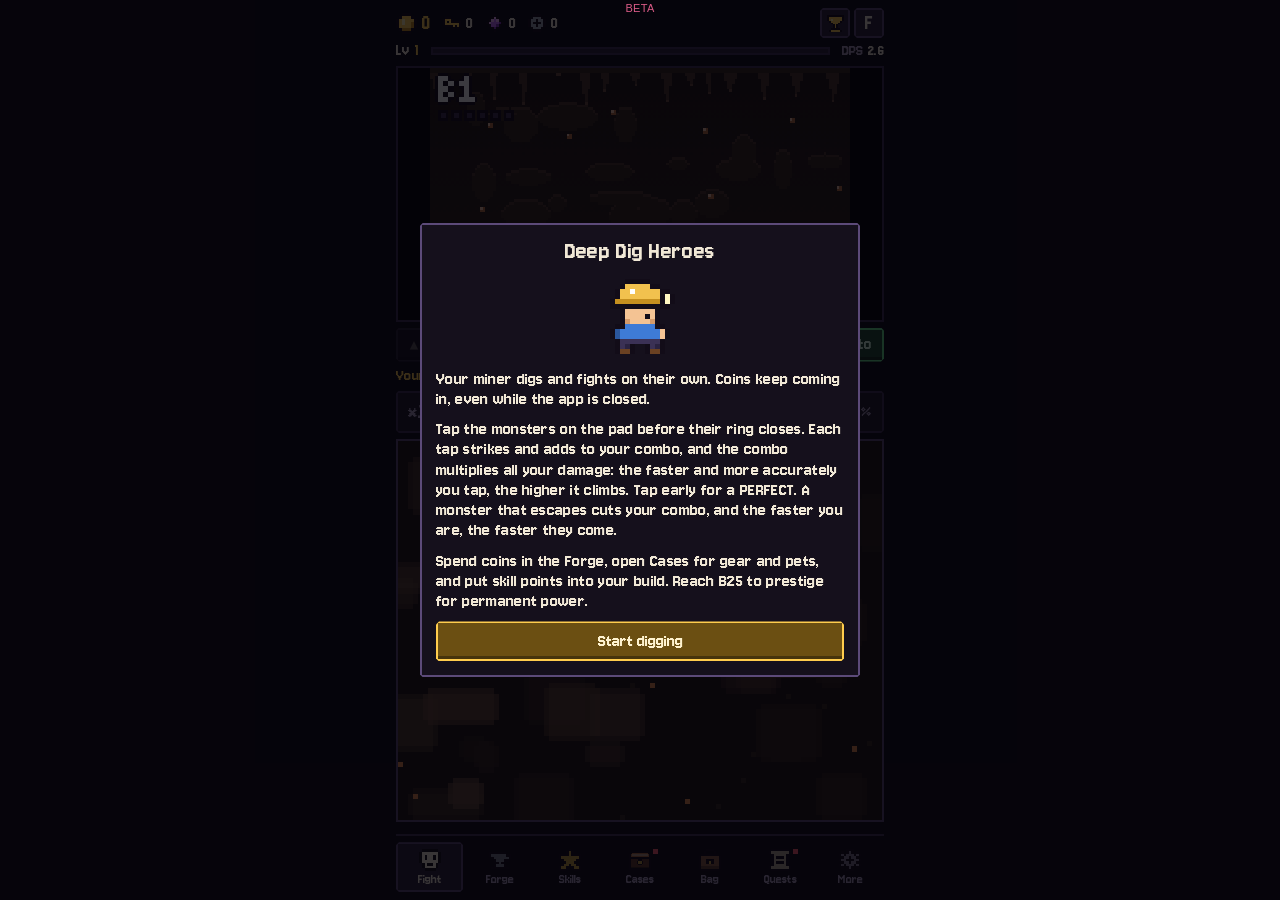
==== commit 13d5f771: "v1.11.5: smaller mine view off the Fight tab On Forge, Cases, Bag, Quests and More the stage shows o" ====
--- a/beta/index.html
+++ b/beta/index.html
@@ -13,7 +13,7 @@
 <link rel="icon" type="image/png" sizes="192x192" href="icons/icon-192.png">
 <link rel="apple-touch-icon" href="icons/apple-touch-icon.png">
 <title>Deep Dig Heroes BETA</title>
-<link rel="stylesheet" href="style.css?v=1.13.8-beta">
+<link rel="stylesheet" href="style.css?v=1.13.9-beta">
 <script>
   // Safety net: if an update ever arrives half-loaded and the game can't start, offer a one-tap
   // repair instead of a black screen. It clears the offline copy only; the save is untouched.
@@ -110,21 +110,21 @@
 <div id="toasts" aria-live="polite"></div>
 <div id="modal" hidden><div class="sheet" role="dialog" aria-modal="true"></div></div>
 
-<script src="js/version.js?v=1.13.8-beta"></script>
-<script src="js/beta.js?v=1.13.8-beta"></script>
-<script src="js/util.js?v=1.13.8-beta"></script>
-<script src="js/data.js?v=1.13.8-beta"></script>
-<script src="js/sprites.js?v=1.13.8-beta"></script>
-<script src="js/engine.js?v=1.13.8-beta"></script>
-<script src="js/backup.js?v=1.13.8-beta"></script>
-<script src="js/audio.js?v=1.13.8-beta"></script>
-<script src="js/render.js?v=1.13.8-beta"></script>
-<script src="js/ui.js?v=1.13.8-beta"></script>
-<script src="js/minigames.js?v=1.13.8-beta"></script>
-<script src="js/feedback.js?v=1.13.8-beta"></script>
-<script src="js/leaderboard.js?v=1.13.8-beta"></script>
-<script src="js/telemetry.js?v=1.13.8-beta"></script>
-<script src="js/tappad.js?v=1.13.8-beta"></script>
-<script src="js/main.js?v=1.13.8-beta"></script>
+<script src="js/version.js?v=1.13.9-beta"></script>
+<script src="js/beta.js?v=1.13.9-beta"></script>
+<script src="js/util.js?v=1.13.9-beta"></script>
+<script src="js/data.js?v=1.13.9-beta"></script>
+<script src="js/sprites.js?v=1.13.9-beta"></script>
+<script src="js/engine.js?v=1.13.9-beta"></script>
+<script src="js/backup.js?v=1.13.9-beta"></script>
+<script src="js/audio.js?v=1.13.9-beta"></script>
+<script src="js/render.js?v=1.13.9-beta"></script>
+<script src="js/ui.js?v=1.13.9-beta"></script>
+<script src="js/minigames.js?v=1.13.9-beta"></script>
+<script src="js/feedback.js?v=1.13.9-beta"></script>
+<script src="js/leaderboard.js?v=1.13.9-beta"></script>
+<script src="js/telemetry.js?v=1.13.9-beta"></script>
+<script src="js/tappad.js?v=1.13.9-beta"></script>
+<script src="js/main.js?v=1.13.9-beta"></script>
 </body>
 </html>
--- a/beta/style.css
+++ b/beta/style.css
@@ -680,6 +680,7 @@
 
 /* Skills takes the whole screen between the HUD and the tab bar */
 body.fulltab #stage, body.fulltab #floorbar { display: none; }
+body.croptab #stage { height: calc(var(--cvh, 180px) * 0.52 + 4px); overflow: hidden; align-items: flex-end; }
 #tab-skills.web { height: 100%; min-height: 0; gap: 6px; }
 #tab-skills.web .treebox { flex: 1 1 auto; height: auto; min-height: 180px; max-height: none; }
 #tab-skills.web .nodeinfo { flex: none; }
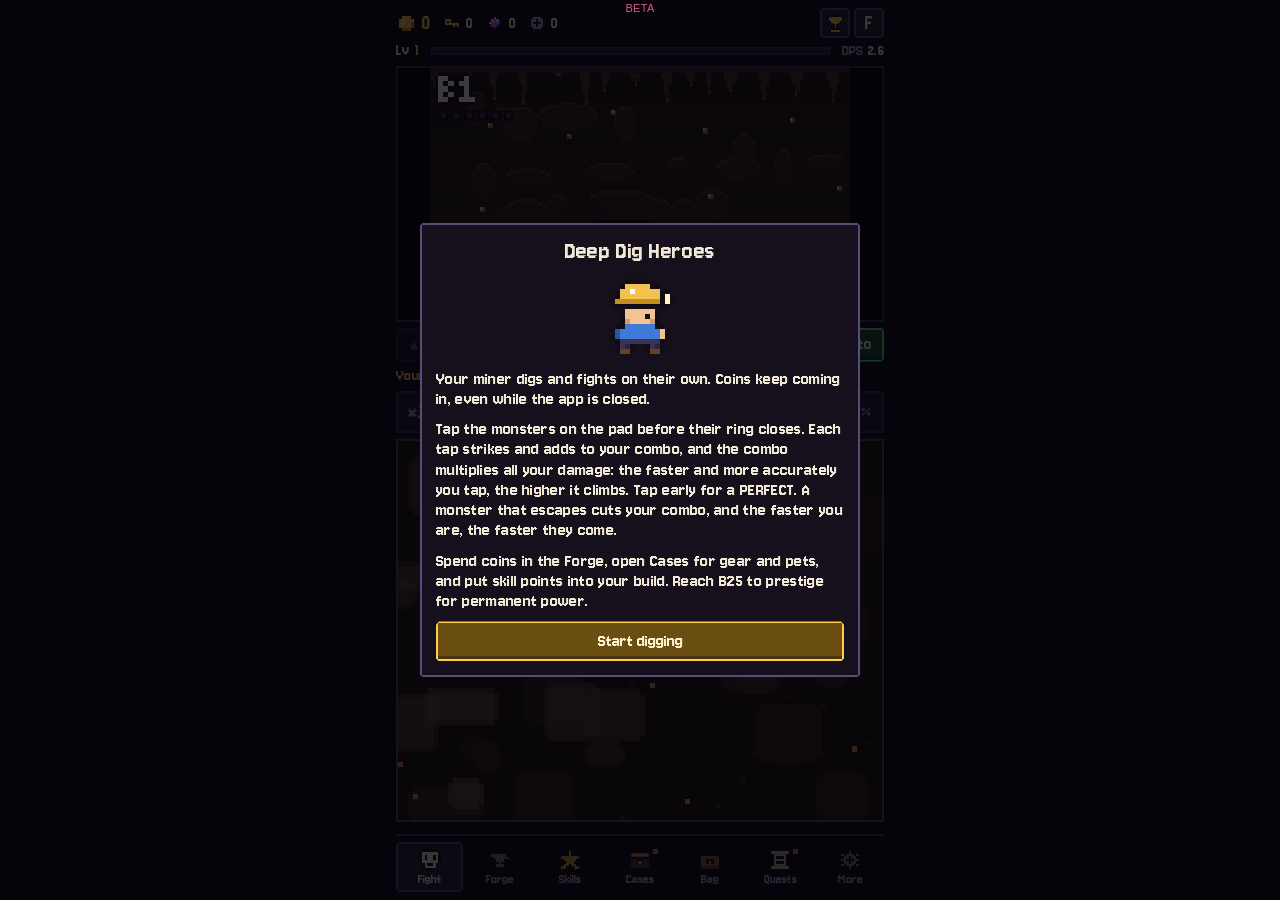
==== commit c80e69a2: "v1.11.6: keep the mine HUD visible in the cropped view On cropped tabs the overlay (floor, kill pips" ====
--- a/beta/index.html
+++ b/beta/index.html
@@ -13,7 +13,7 @@
 <link rel="icon" type="image/png" sizes="192x192" href="icons/icon-192.png">
 <link rel="apple-touch-icon" href="icons/apple-touch-icon.png">
 <title>Deep Dig Heroes BETA</title>
-<link rel="stylesheet" href="style.css?v=1.13.9-beta">
+<link rel="stylesheet" href="style.css?v=1.13.10-beta">
 <script>
   // Safety net: if an update ever arrives half-loaded and the game can't start, offer a one-tap
   // repair instead of a black screen. It clears the offline copy only; the save is untouched.
@@ -110,21 +110,21 @@
 <div id="toasts" aria-live="polite"></div>
 <div id="modal" hidden><div class="sheet" role="dialog" aria-modal="true"></div></div>
 
-<script src="js/version.js?v=1.13.9-beta"></script>
-<script src="js/beta.js?v=1.13.9-beta"></script>
-<script src="js/util.js?v=1.13.9-beta"></script>
-<script src="js/data.js?v=1.13.9-beta"></script>
-<script src="js/sprites.js?v=1.13.9-beta"></script>
-<script src="js/engine.js?v=1.13.9-beta"></script>
-<script src="js/backup.js?v=1.13.9-beta"></script>
-<script src="js/audio.js?v=1.13.9-beta"></script>
-<script src="js/render.js?v=1.13.9-beta"></script>
-<script src="js/ui.js?v=1.13.9-beta"></script>
-<script src="js/minigames.js?v=1.13.9-beta"></script>
-<script src="js/feedback.js?v=1.13.9-beta"></script>
-<script src="js/leaderboard.js?v=1.13.9-beta"></script>
-<script src="js/telemetry.js?v=1.13.9-beta"></script>
-<script src="js/tappad.js?v=1.13.9-beta"></script>
-<script src="js/main.js?v=1.13.9-beta"></script>
+<script src="js/version.js?v=1.13.10-beta"></script>
+<script src="js/beta.js?v=1.13.10-beta"></script>
+<script src="js/util.js?v=1.13.10-beta"></script>
+<script src="js/data.js?v=1.13.10-beta"></script>
+<script src="js/sprites.js?v=1.13.10-beta"></script>
+<script src="js/engine.js?v=1.13.10-beta"></script>
+<script src="js/backup.js?v=1.13.10-beta"></script>
+<script src="js/audio.js?v=1.13.10-beta"></script>
+<script src="js/render.js?v=1.13.10-beta"></script>
+<script src="js/ui.js?v=1.13.10-beta"></script>
+<script src="js/minigames.js?v=1.13.10-beta"></script>
+<script src="js/feedback.js?v=1.13.10-beta"></script>
+<script src="js/leaderboard.js?v=1.13.10-beta"></script>
+<script src="js/telemetry.js?v=1.13.10-beta"></script>
+<script src="js/tappad.js?v=1.13.10-beta"></script>
+<script src="js/main.js?v=1.13.10-beta"></script>
 </body>
 </html>
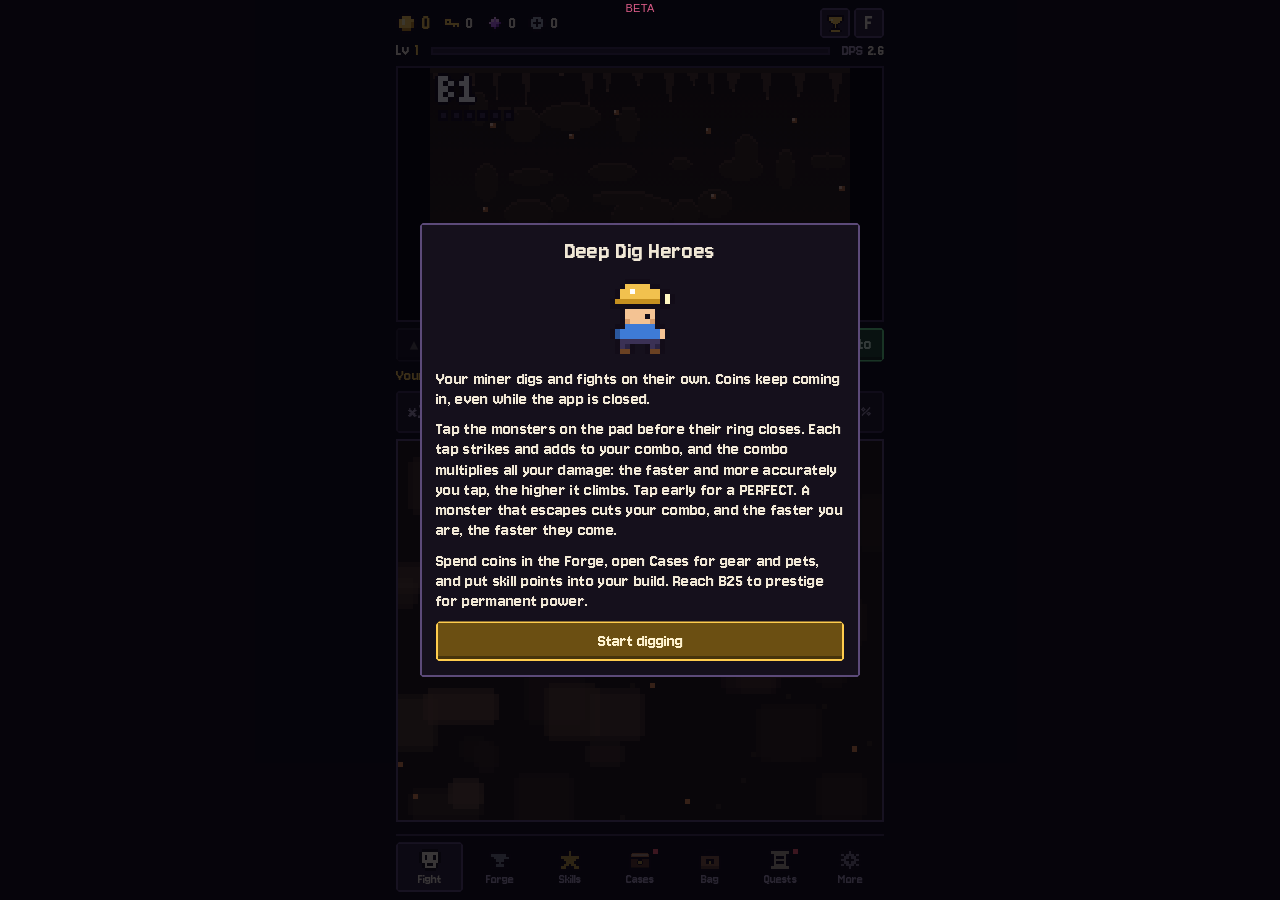
==== commit c512e074: "v1.11.7: x1 / x10 / x25 / Max / key buttons on every case Max opens as many as you can afford, cappe" ====
--- a/beta/index.html
+++ b/beta/index.html
@@ -13,7 +13,7 @@
 <link rel="icon" type="image/png" sizes="192x192" href="icons/icon-192.png">
 <link rel="apple-touch-icon" href="icons/apple-touch-icon.png">
 <title>Deep Dig Heroes BETA</title>
-<link rel="stylesheet" href="style.css?v=1.13.10-beta">
+<link rel="stylesheet" href="style.css?v=1.13.11-beta">
 <script>
   // Safety net: if an update ever arrives half-loaded and the game can't start, offer a one-tap
   // repair instead of a black screen. It clears the offline copy only; the save is untouched.
@@ -110,21 +110,21 @@
 <div id="toasts" aria-live="polite"></div>
 <div id="modal" hidden><div class="sheet" role="dialog" aria-modal="true"></div></div>
 
-<script src="js/version.js?v=1.13.10-beta"></script>
-<script src="js/beta.js?v=1.13.10-beta"></script>
-<script src="js/util.js?v=1.13.10-beta"></script>
-<script src="js/data.js?v=1.13.10-beta"></script>
-<script src="js/sprites.js?v=1.13.10-beta"></script>
-<script src="js/engine.js?v=1.13.10-beta"></script>
-<script src="js/backup.js?v=1.13.10-beta"></script>
-<script src="js/audio.js?v=1.13.10-beta"></script>
-<script src="js/render.js?v=1.13.10-beta"></script>
-<script src="js/ui.js?v=1.13.10-beta"></script>
-<script src="js/minigames.js?v=1.13.10-beta"></script>
-<script src="js/feedback.js?v=1.13.10-beta"></script>
-<script src="js/leaderboard.js?v=1.13.10-beta"></script>
-<script src="js/telemetry.js?v=1.13.10-beta"></script>
-<script src="js/tappad.js?v=1.13.10-beta"></script>
-<script src="js/main.js?v=1.13.10-beta"></script>
+<script src="js/version.js?v=1.13.11-beta"></script>
+<script src="js/beta.js?v=1.13.11-beta"></script>
+<script src="js/util.js?v=1.13.11-beta"></script>
+<script src="js/data.js?v=1.13.11-beta"></script>
+<script src="js/sprites.js?v=1.13.11-beta"></script>
+<script src="js/engine.js?v=1.13.11-beta"></script>
+<script src="js/backup.js?v=1.13.11-beta"></script>
+<script src="js/audio.js?v=1.13.11-beta"></script>
+<script src="js/render.js?v=1.13.11-beta"></script>
+<script src="js/ui.js?v=1.13.11-beta"></script>
+<script src="js/minigames.js?v=1.13.11-beta"></script>
+<script src="js/feedback.js?v=1.13.11-beta"></script>
+<script src="js/leaderboard.js?v=1.13.11-beta"></script>
+<script src="js/telemetry.js?v=1.13.11-beta"></script>
+<script src="js/tappad.js?v=1.13.11-beta"></script>
+<script src="js/main.js?v=1.13.11-beta"></script>
 </body>
 </html>
--- a/beta/style.css
+++ b/beta/style.css
@@ -274,6 +274,8 @@
 .casecard .chest img { width: 42px; image-rendering: pixelated; }
 .casebtns { display: flex; flex-wrap: wrap; gap: 6px; margin-top: 6px; }
 .casebtns .btn { flex: 1 1 auto; min-width: 0; }
+#tab-cases .casebtns { display: grid; grid-template-columns: 1fr 1fr; }
+#tab-cases .casebtns .btn.wide, #tab-cases .casebtns .btn:only-child { grid-column: 1 / -1; }
 .odds { display: flex; flex-wrap: wrap; gap: 4px 10px; font-size: 13px; }
 .odds span { white-space: nowrap; }
 .pity { display: grid; grid-template-columns: 1fr 1fr; gap: 8px; font-size: 13px; }
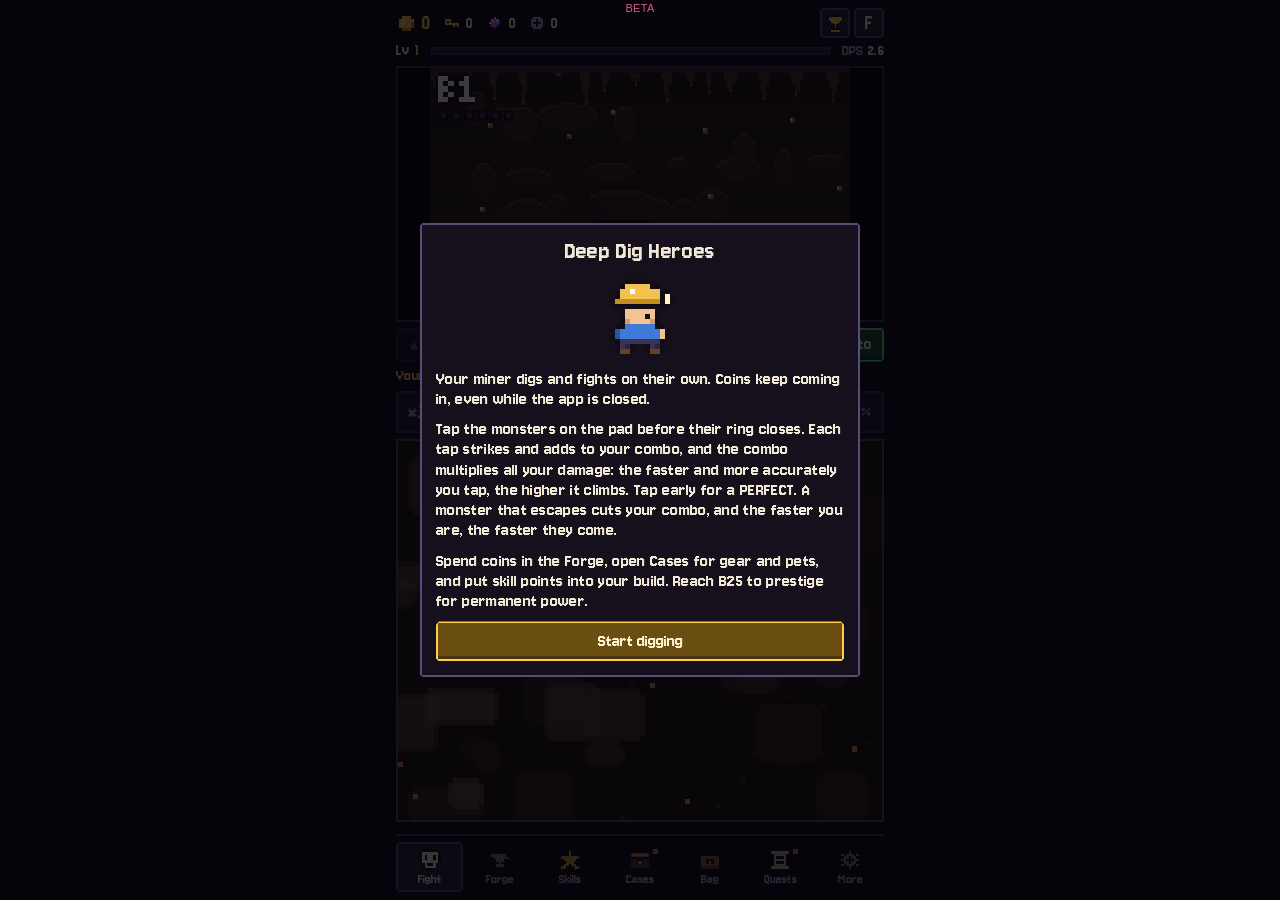
==== commit 93eca06c: "v1.11.8: 500-item bag, 14 sorts, stacking Show filter, plain count on case max Bag holds 500 (measur" ====
--- a/beta/index.html
+++ b/beta/index.html
@@ -13,7 +13,7 @@
 <link rel="icon" type="image/png" sizes="192x192" href="icons/icon-192.png">
 <link rel="apple-touch-icon" href="icons/apple-touch-icon.png">
 <title>Deep Dig Heroes BETA</title>
-<link rel="stylesheet" href="style.css?v=1.13.11-beta">
+<link rel="stylesheet" href="style.css?v=1.13.12-beta">
 <script>
   // Safety net: if an update ever arrives half-loaded and the game can't start, offer a one-tap
   // repair instead of a black screen. It clears the offline copy only; the save is untouched.
@@ -110,21 +110,21 @@
 <div id="toasts" aria-live="polite"></div>
 <div id="modal" hidden><div class="sheet" role="dialog" aria-modal="true"></div></div>
 
-<script src="js/version.js?v=1.13.11-beta"></script>
-<script src="js/beta.js?v=1.13.11-beta"></script>
-<script src="js/util.js?v=1.13.11-beta"></script>
-<script src="js/data.js?v=1.13.11-beta"></script>
-<script src="js/sprites.js?v=1.13.11-beta"></script>
-<script src="js/engine.js?v=1.13.11-beta"></script>
-<script src="js/backup.js?v=1.13.11-beta"></script>
-<script src="js/audio.js?v=1.13.11-beta"></script>
-<script src="js/render.js?v=1.13.11-beta"></script>
-<script src="js/ui.js?v=1.13.11-beta"></script>
-<script src="js/minigames.js?v=1.13.11-beta"></script>
-<script src="js/feedback.js?v=1.13.11-beta"></script>
-<script src="js/leaderboard.js?v=1.13.11-beta"></script>
-<script src="js/telemetry.js?v=1.13.11-beta"></script>
-<script src="js/tappad.js?v=1.13.11-beta"></script>
-<script src="js/main.js?v=1.13.11-beta"></script>
+<script src="js/version.js?v=1.13.12-beta"></script>
+<script src="js/beta.js?v=1.13.12-beta"></script>
+<script src="js/util.js?v=1.13.12-beta"></script>
+<script src="js/data.js?v=1.13.12-beta"></script>
+<script src="js/sprites.js?v=1.13.12-beta"></script>
+<script src="js/engine.js?v=1.13.12-beta"></script>
+<script src="js/backup.js?v=1.13.12-beta"></script>
+<script src="js/audio.js?v=1.13.12-beta"></script>
+<script src="js/render.js?v=1.13.12-beta"></script>
+<script src="js/ui.js?v=1.13.12-beta"></script>
+<script src="js/minigames.js?v=1.13.12-beta"></script>
+<script src="js/feedback.js?v=1.13.12-beta"></script>
+<script src="js/leaderboard.js?v=1.13.12-beta"></script>
+<script src="js/telemetry.js?v=1.13.12-beta"></script>
+<script src="js/tappad.js?v=1.13.12-beta"></script>
+<script src="js/main.js?v=1.13.12-beta"></script>
 </body>
 </html>
--- a/beta/style.css
+++ b/beta/style.css
@@ -601,6 +601,7 @@
 
 .bagtools { display: flex; flex-wrap: wrap; gap: 6px; }
 .bagtools .btn { flex: 1 1 auto; }
+.sortlist { display: grid; grid-template-columns: 1fr 1fr; gap: 6px; margin-top: 8px; }
 
 /* Tap pad */
 .tappad {
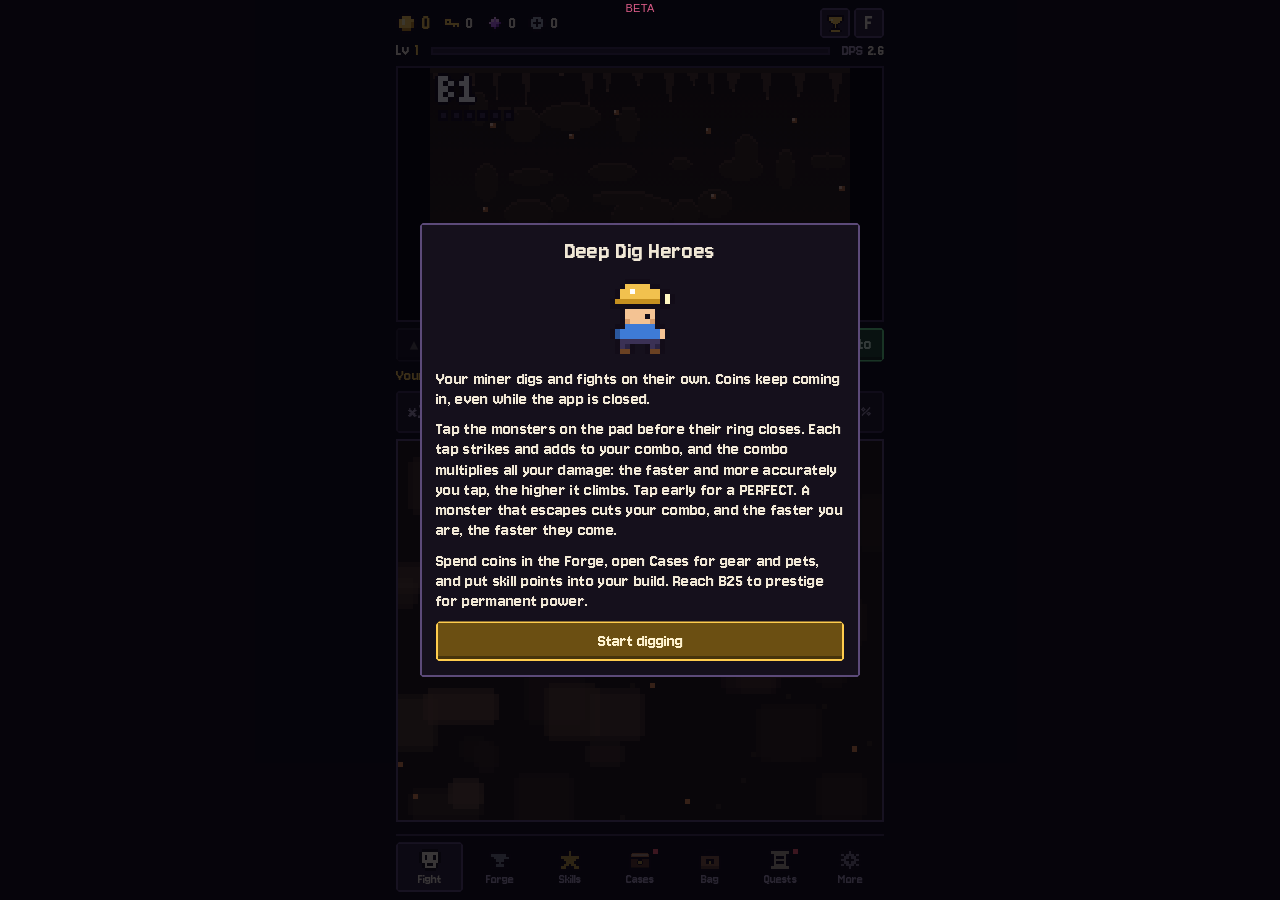
==== commit d5a5769b: "v1.11.9: bag search with words and number comparisons Search box on the Gear bag: every word must st" ====
--- a/beta/index.html
+++ b/beta/index.html
@@ -13,7 +13,7 @@
 <link rel="icon" type="image/png" sizes="192x192" href="icons/icon-192.png">
 <link rel="apple-touch-icon" href="icons/apple-touch-icon.png">
 <title>Deep Dig Heroes BETA</title>
-<link rel="stylesheet" href="style.css?v=1.13.12-beta">
+<link rel="stylesheet" href="style.css?v=1.13.13-beta">
 <script>
   // Safety net: if an update ever arrives half-loaded and the game can't start, offer a one-tap
   // repair instead of a black screen. It clears the offline copy only; the save is untouched.
@@ -110,21 +110,21 @@
 <div id="toasts" aria-live="polite"></div>
 <div id="modal" hidden><div class="sheet" role="dialog" aria-modal="true"></div></div>
 
-<script src="js/version.js?v=1.13.12-beta"></script>
-<script src="js/beta.js?v=1.13.12-beta"></script>
-<script src="js/util.js?v=1.13.12-beta"></script>
-<script src="js/data.js?v=1.13.12-beta"></script>
-<script src="js/sprites.js?v=1.13.12-beta"></script>
-<script src="js/engine.js?v=1.13.12-beta"></script>
-<script src="js/backup.js?v=1.13.12-beta"></script>
-<script src="js/audio.js?v=1.13.12-beta"></script>
-<script src="js/render.js?v=1.13.12-beta"></script>
-<script src="js/ui.js?v=1.13.12-beta"></script>
-<script src="js/minigames.js?v=1.13.12-beta"></script>
-<script src="js/feedback.js?v=1.13.12-beta"></script>
-<script src="js/leaderboard.js?v=1.13.12-beta"></script>
-<script src="js/telemetry.js?v=1.13.12-beta"></script>
-<script src="js/tappad.js?v=1.13.12-beta"></script>
-<script src="js/main.js?v=1.13.12-beta"></script>
+<script src="js/version.js?v=1.13.13-beta"></script>
+<script src="js/beta.js?v=1.13.13-beta"></script>
+<script src="js/util.js?v=1.13.13-beta"></script>
+<script src="js/data.js?v=1.13.13-beta"></script>
+<script src="js/sprites.js?v=1.13.13-beta"></script>
+<script src="js/engine.js?v=1.13.13-beta"></script>
+<script src="js/backup.js?v=1.13.13-beta"></script>
+<script src="js/audio.js?v=1.13.13-beta"></script>
+<script src="js/render.js?v=1.13.13-beta"></script>
+<script src="js/ui.js?v=1.13.13-beta"></script>
+<script src="js/minigames.js?v=1.13.13-beta"></script>
+<script src="js/feedback.js?v=1.13.13-beta"></script>
+<script src="js/leaderboard.js?v=1.13.13-beta"></script>
+<script src="js/telemetry.js?v=1.13.13-beta"></script>
+<script src="js/tappad.js?v=1.13.13-beta"></script>
+<script src="js/main.js?v=1.13.13-beta"></script>
 </body>
 </html>
--- a/beta/style.css
+++ b/beta/style.css
@@ -601,6 +601,10 @@
 
 .bagtools { display: flex; flex-wrap: wrap; gap: 6px; }
 .bagtools .btn { flex: 1 1 auto; }
+.bagsearch { display: flex; gap: 6px; margin: 6px 0; }
+.bagsearch input { flex: 1; min-width: 0; min-height: 38px; font: inherit; font-size: 16px; padding: 4px 8px; background: var(--ink); color: var(--fg); border: 2px solid var(--line); -webkit-user-select: text; user-select: text; }
+.bagsearch input:focus { outline: none; border-color: var(--gold); }
+.bagsearch .btn { flex: none; width: 42px; }
 .sortlist { display: grid; grid-template-columns: 1fr 1fr; gap: 6px; margin-top: 8px; }
 
 /* Tap pad */
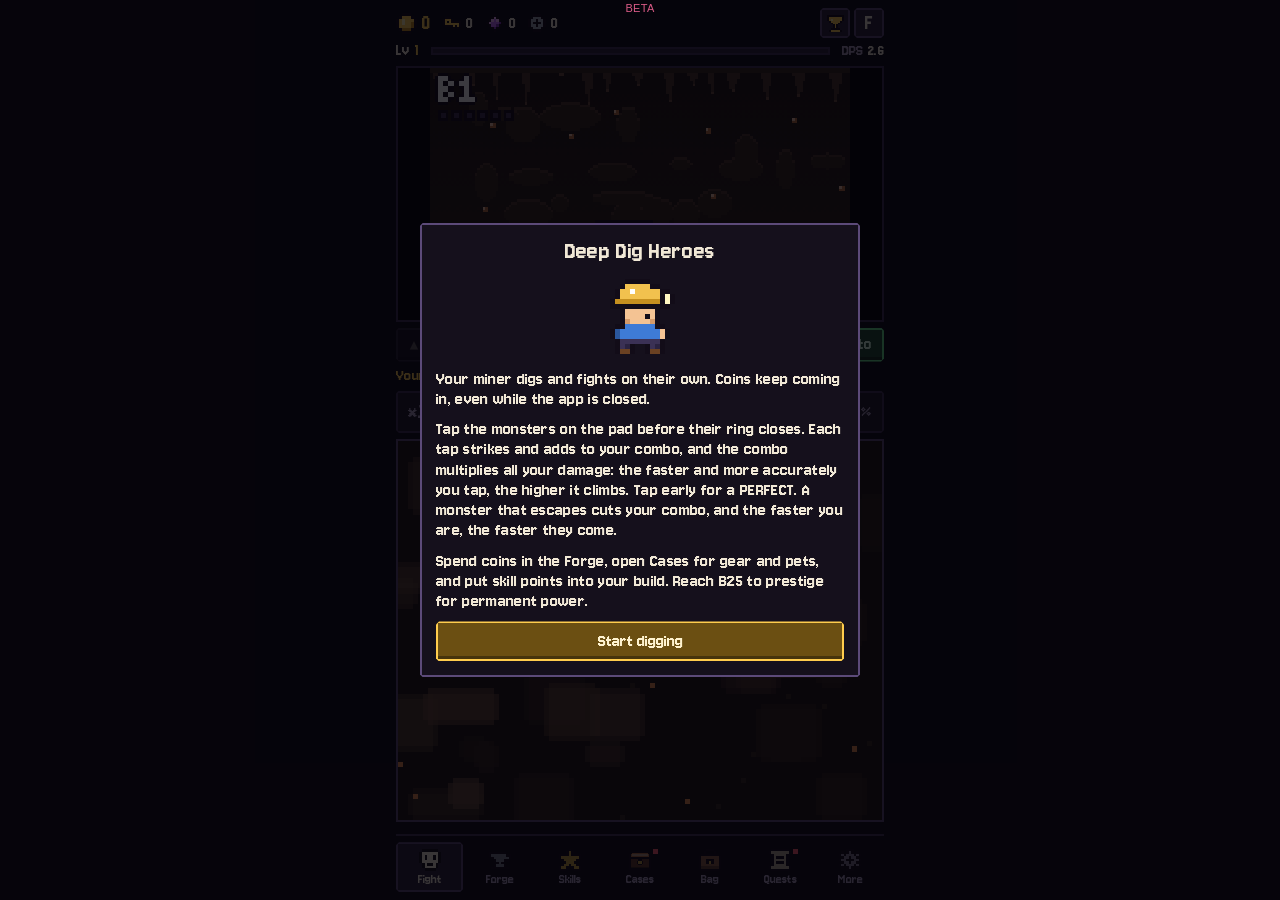
==== commit 86290b73: "v1.11.10: flow is built by tapping, not by overpowering a floor Each tap strike adds 0.2 flow, misse" ====
--- a/beta/index.html
+++ b/beta/index.html
@@ -13,7 +13,7 @@
 <link rel="icon" type="image/png" sizes="192x192" href="icons/icon-192.png">
 <link rel="apple-touch-icon" href="icons/apple-touch-icon.png">
 <title>Deep Dig Heroes BETA</title>
-<link rel="stylesheet" href="style.css?v=1.13.13-beta">
+<link rel="stylesheet" href="style.css?v=1.13.14-beta">
 <script>
   // Safety net: if an update ever arrives half-loaded and the game can't start, offer a one-tap
   // repair instead of a black screen. It clears the offline copy only; the save is untouched.
@@ -110,21 +110,21 @@
 <div id="toasts" aria-live="polite"></div>
 <div id="modal" hidden><div class="sheet" role="dialog" aria-modal="true"></div></div>
 
-<script src="js/version.js?v=1.13.13-beta"></script>
-<script src="js/beta.js?v=1.13.13-beta"></script>
-<script src="js/util.js?v=1.13.13-beta"></script>
-<script src="js/data.js?v=1.13.13-beta"></script>
-<script src="js/sprites.js?v=1.13.13-beta"></script>
-<script src="js/engine.js?v=1.13.13-beta"></script>
-<script src="js/backup.js?v=1.13.13-beta"></script>
-<script src="js/audio.js?v=1.13.13-beta"></script>
-<script src="js/render.js?v=1.13.13-beta"></script>
-<script src="js/ui.js?v=1.13.13-beta"></script>
-<script src="js/minigames.js?v=1.13.13-beta"></script>
-<script src="js/feedback.js?v=1.13.13-beta"></script>
-<script src="js/leaderboard.js?v=1.13.13-beta"></script>
-<script src="js/telemetry.js?v=1.13.13-beta"></script>
-<script src="js/tappad.js?v=1.13.13-beta"></script>
-<script src="js/main.js?v=1.13.13-beta"></script>
+<script src="js/version.js?v=1.13.14-beta"></script>
+<script src="js/beta.js?v=1.13.14-beta"></script>
+<script src="js/util.js?v=1.13.14-beta"></script>
+<script src="js/data.js?v=1.13.14-beta"></script>
+<script src="js/sprites.js?v=1.13.14-beta"></script>
+<script src="js/engine.js?v=1.13.14-beta"></script>
+<script src="js/backup.js?v=1.13.14-beta"></script>
+<script src="js/audio.js?v=1.13.14-beta"></script>
+<script src="js/render.js?v=1.13.14-beta"></script>
+<script src="js/ui.js?v=1.13.14-beta"></script>
+<script src="js/minigames.js?v=1.13.14-beta"></script>
+<script src="js/feedback.js?v=1.13.14-beta"></script>
+<script src="js/leaderboard.js?v=1.13.14-beta"></script>
+<script src="js/telemetry.js?v=1.13.14-beta"></script>
+<script src="js/tappad.js?v=1.13.14-beta"></script>
+<script src="js/main.js?v=1.13.14-beta"></script>
 </body>
 </html>
